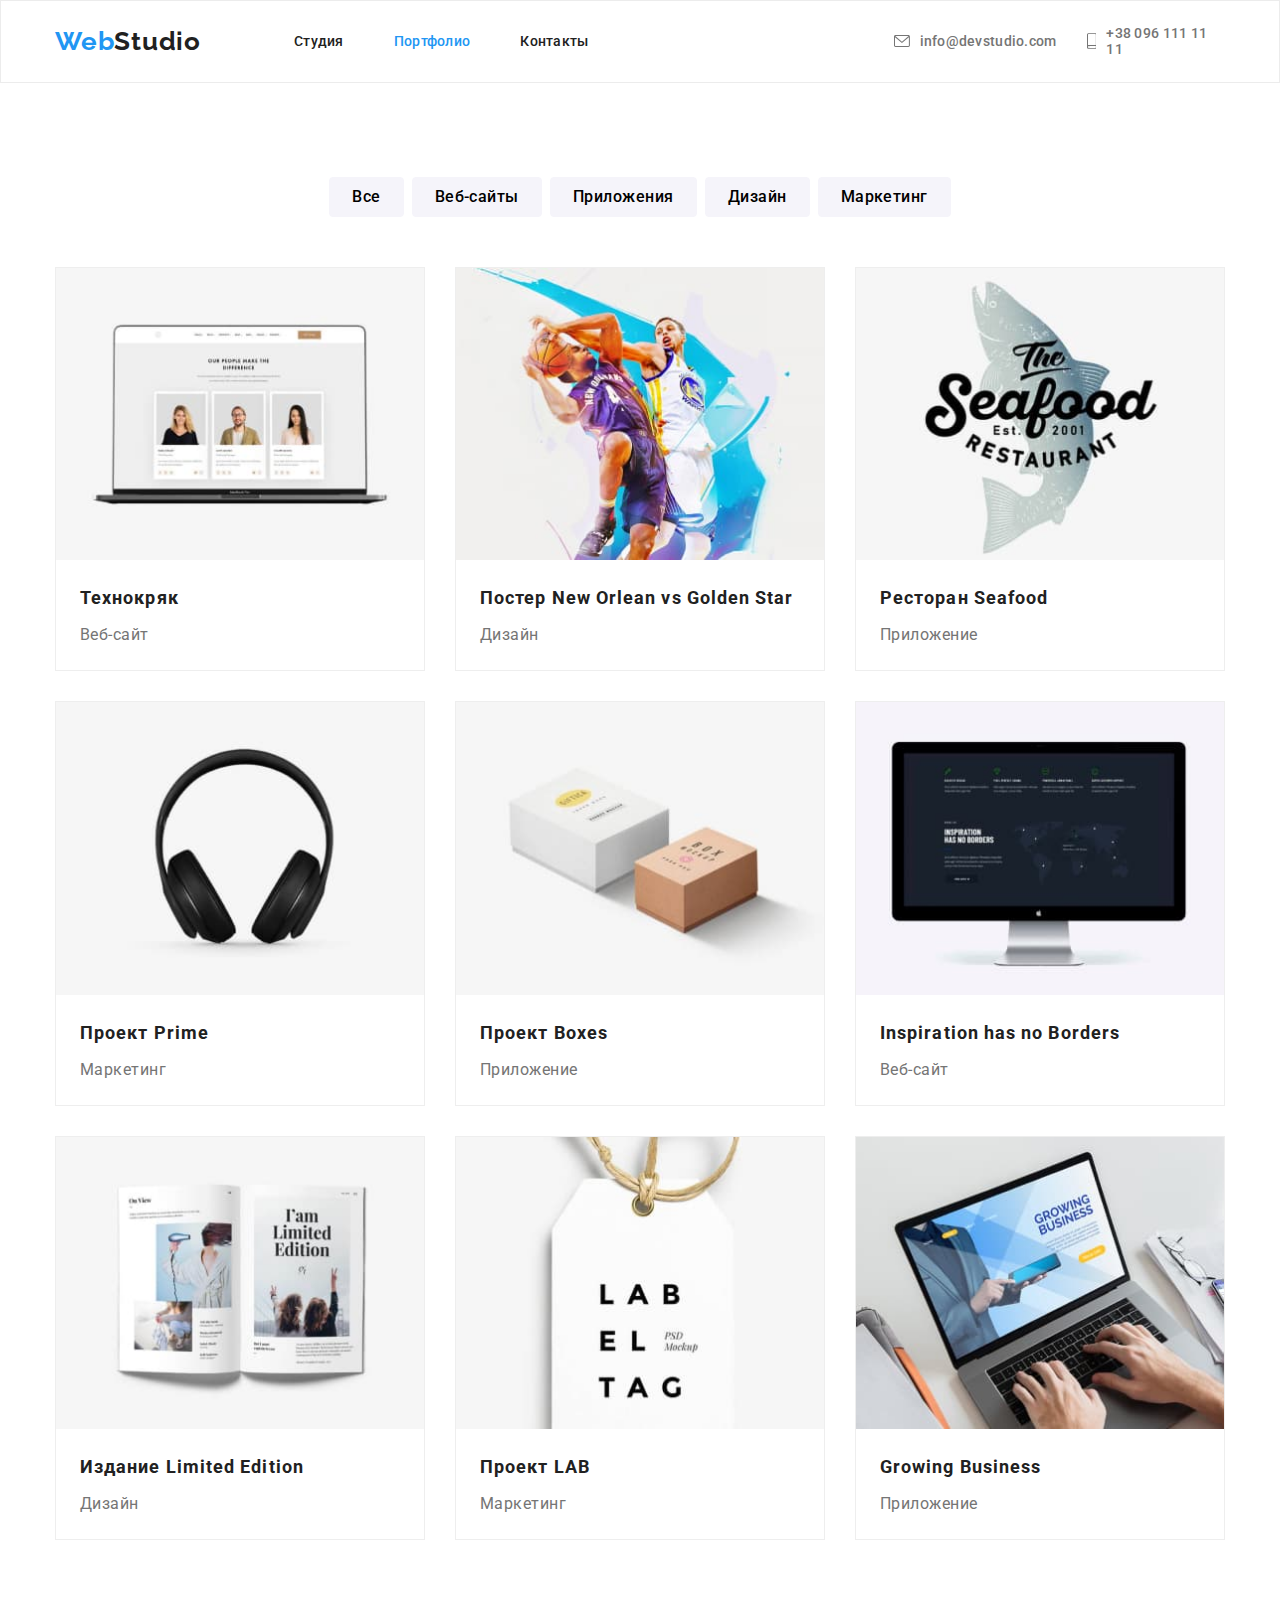
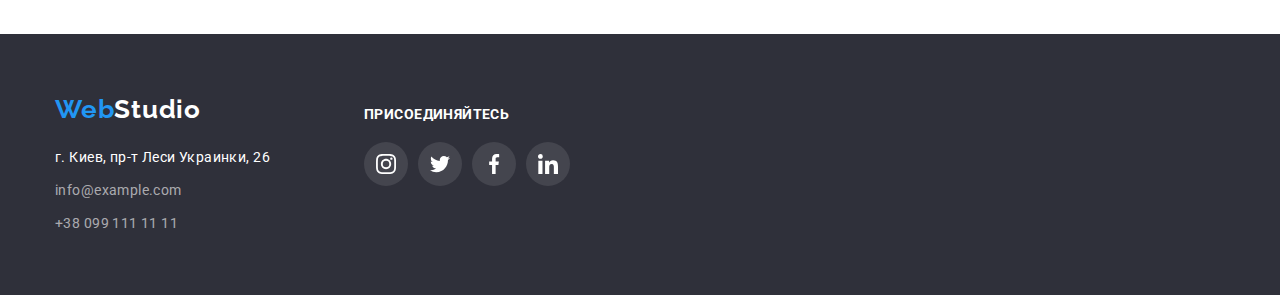
==== portfolio.html @ b5196a24 "hw05-v0" ====
<!DOCTYPE html>
<html lang="en">
  <head>
    <meta charset="UTF-8">
    <meta http-equiv="X-UA-Compatible" content="IE=edge">
    <meta name="viewport" content="width=device-width, initial-scale=1.0">
    <title>Портфолио</title>
    <link rel="stylesheet" href="css/modern-normalize.css">
    <!-- <link rel="stylesheet" href="https://cdnjs.cloudflare.com/ajax/libs/modern-normalize/1.0.0/modern-normalize.min.css"
        integrity="sha512-ISS7cAi1PEhQ8jnbJpJZMd29NlhNj4AWYyLOSp2CE/CsHxTCu+r+t0D2yoJudVrd0/8fTVPUVDzY5Tvli75u/g=="
        crossorigin="anonymous" /> -->
    <link rel="preconnect" href="https://fonts.gstatic.com">
    <link
        href="https://fonts.googleapis.com/css2?family=Oleo+Script&family=Raleway:wght@700&family=Roboto:wght@400;500;700;900&display=swap"
        rel="stylesheet">
    <link rel="stylesheet" href="./css/styles.css">
  </head>   
  <body>
    <header class="head-section"> 
      <div class="container header-section">  
      <nav class="header-nav-list">
        <a href="./index.html" class="logo"><span class="logo-accent">Web</span>Studio</a>
        <ul class="header-menu-list">
          <li><a href="./index.html" class="link">Студия</a></li>
          <li><a href="./portfolio.html" class="link current">Портфолио</a></li>
          <li><a href="#" class="link">Контакты</a></li>
        </ul>  
      </nav> 
      <ul class="header-contacts-list">   
        <li class="first-link">
          <a href="mailto:info@devstudio.com" class="head-contacts link">
            <svg class="head-contacts-icon" width="16px" height="12px">
              <use href="./images/icons.svg#mail"></use>
            </svg>
            <p>info@devstudio.com</p>
        </a>
        </li>
        <li>
          <a href="tel:+380961111111" class="head-contacts link">
            <svg class="head-contacts-icon" width="10px" height="16px">
              <use href="./images/icons.svg#smartphone"></use>
            </svg>
            <p>+38 096 111 11 11</p>
        </a> 
        </li>
      </ul>
      </div>
    </header>
    <main>
      <section class="project-section">
        <div class="container">
        <ul class="project-filter-ul">
          <li><button class="project-filter-button">Все</button></li>
          <li><button class="project-filter-button">Веб-сайты</button></li>
          <li><button class="project-filter-button">Приложения</button></li>
          <li><button class="project-filter-button">Дизайн</button></li>
          <li><button class="project-filter-button">Маркетинг</button></li>
        </ul>
        <ul class="project-ul">
          <li class="project-ul-li">
            <a href="#" class="project-card">
              <div class="project-card-img">
                <img src="./images/portfolio_1.jpg" alt="technokriak-website">
              </div>
              <div class="project-content">
                <h3 class="project-name">Технокряк</h3>
                <p class="project-type">Веб-сайт</p>
              </div>
            </a>
          </li>
          <li class="project-ul-li">
            <a href="#" class="project-card">
              <div class="project-card-img">
                <img src="./images/portfolio_2.jpg" alt="new-jrlean-vs-golden-star-poster-design">
              </div>
              <div class="project-content">
                <h3 class="project-name">Постер New Orlean vs Golden Star</h3>
                <p class="project-type">Дизайн</p>
              </div>
            </a>  
          </li>
          <li class="project-ul-li">
            <a href="#" class="project-card">
              <div class="project-card-img">
                <img src="./images/portfolio_3.jpg" alt="seafood-restaurant-app">
              </div>
              <div class="project-content">
                <h3 class="project-name">Ресторан Seafood</h3>
                <p class="project-type">Приложение</p>
              </div>
            </a>
          </li>
          <li class="project-ul-li">
            <a href="#" class="project-card">
              <div class="project-card-img">
                <img src="./images/portfolio_4.jpg" alt="prime-project-marketing">
              </div>
              <div class="project-content">
                <h3 class="project-name">Проект Prime</h3>
                <p class="project-type">Маркетинг</p>
              </div>
            </a>
          </li>
          <li class="project-ul-li">
            <a href="#" class="project-card">
              <div class="project-card-img">
                <img src="./images/portfolio_5.jpg" alt="boxes-project-app">
              </div>
              <div class="project-content">
                <h3 class="project-name">Проект Boxes</h3>
                <p class="project-type">Приложение</p>
              </div>
            </a>
          </li>
          <li class="project-ul-li">
            <a href="#" class="project-card">
              <div class="project-card-img">
                <img src="./images/portfolio_6.jpg" alt="inspiration-has-no-borders-website">
              </div>
              <div class="project-content">
                <h3 class="project-name">Inspiration has no Borders</h3>
                <p class="project-type">Веб-сайт</p>
              </div>
            </a>
          </li>
          <li class="project-ul-li">
            <a href="#" class="project-card">
              <div class="project-card-img">
                <img src="./images/portfolio_7.jpg" alt="limited-edition-design">
              </div>
              <div class="project-content">
                <h3 class="project-name">Издание Limited Edition</h3>
                <p class="project-type">Дизайн</p>
              </div>
            </a>
          </li>
          <li class="project-ul-li">
            <a href="#" class="project-card">
              <div class="project-card-img">
                <img src="./images/portfolio_8.jpg" alt="lab-project-marketing">
              </div>
              <div class="project-content">
                <h3 class="project-name">Проект LAB</h3>
                <p class="project-type">Маркетинг</p>
              </div>
            </a>
          </li>
          <li class="project-ul-li">
            <a href="#" class="project-card">
              <div class="project-card-img">
                <img src="./images/portfolio_9.jpg" alt="growing-business-app">
              </div>
              <div class="project-content">
                <h3 class="project-name">Growing Business</h3>
                <p class="project-type">Приложение</p>
              </div>
            </a>
          </li>
        </ul> 
        </div>
      </section>
    </main>
    <footer class="footer-section">
      <div class="container footer">
        <ul>
          <li class="footer-address-block">
            <a href="./index.html" class="logo footer-logo"><span class="logo-accent">Web</span>Studio</a>
            <address>
              <p>г. Киев, пр-т Леси Украинки, 26</p>
              <ul class="footer-contacts-list">
                <li><a href="mailto:info@example.com" class="footer-contacts">info@example.com</a></li>
                <li><a href="tel:+380991111111" class="footer-contacts">+38 099 111 11 11</a></li>
              </ul>
            </address>
          </li>   
          <li class="footer-social-links-block">        
              <p>Присоединяйтесь</p>
              <ul class="social-link">
                <li class="footer-social-link-li">
                  <a href="#" class="social-link-a">
                    <svg class="social-link-icon" width="20px" height="20px">
                      <use href="./images/icons.svg#instagram"></use>
                    </svg>
                  </a>
                </li>
                <li class="footer-social-link-li">
                  <a href="#" class="social-link-a">
                    <svg class="social-link-icon" width="20px" height="20px">
                      <use href="./images/icons.svg#twitter"></use>
                    </svg>
                  </a>
                </li>
                <li class="footer-social-link-li">
                  <a href="#" class="social-link-a">
                    <svg class="social-link-icon" width="20px" height="20px">
                      <use href="./images/icons.svg#facebook"></use>
                    </svg>
                  </a>
                </li>
                <li class="footer-social-link-li">
                  <a href="#" class="social-link-a">
                    <svg class="social-link-icon" width="20px" height="20px">
                      <use href="./images/icons.svg#linkedin"></use>
                    </svg>
                  </a>
                </li>
              </ul>        
          </li>  
        </ul>
      </div>
    </footer>
  </body>
</html>
---- css/styles.css ----
:root {
  --text-main-dark: #212121;
  --main-light: #FFFFFF;
  --text-sub: #757575;
  --text-accent: #2196F3;
  --text-accent-transparent: rgba(255, 255, 255, 0.6);
  --background-dark: #2F303A;
  --background-light: #F5F4FA;
  --header-border: #ECECEC;
  --project-border: #EEEEEE;
  --card-set-gap: 30px;
  --icon: #AFB1B8;
  --footer-social-links: rgba(255, 255, 255, 0.1);
} 

*{margin: 0; padding: 0; box-sizing: border-box}

body {
  font-family: 'Roboto', sans-serif;
  color: var(--text-main-dark);
  font-style: normal;
  font-weight: 400;
  font-size: 14px;
  padding-left: 0px;
}

address p {
  margin: 20px 0 0 0;
}

.container {
  width: 1200px;
  padding: 0 15px;
  margin: 0 auto;
  border-width: 1px;
}

.container :focus{
  outline: none;
}

/*********** HEADER ************/

.head-section {
  background-color: var(--main-light); 
  color: var(--text-main-dark);  
  display: flex;
  padding: 24px 0 25px;
  border: 1px solid var(--header-border);
}

.header-section, 
.header-nav-list, 
.header-menu-list, 
.header-contacts-list {
  display: flex;
  list-style-type: none;
  align-items: center;
}


.container.header-section {
  justify-content: space-between;
  align-items: center;
}

.logo {
  font-family: 'Raleway', sans-serif;
  font-weight: 700;
  font-size: 26px;
  line-height: 31px;
  letter-spacing: 0.03em;
  outline: none;
  color: var(--text-main-dark);
  margin-right: 93px;
}

.logo-accent {
  color: var(--text-accent);
}

.link {
  font-weight: 500;
  line-height: 16px;
  letter-spacing: 0.02em;
  outline: none; 
  color: var(--text-main-dark);
}

.link:visited {
  color: var(--text-main-dark);
}

.link:hover {
  color: var(--text-accent);
}

.link:focus {
  color: var(--text-accent);
}

.link.current {
  color: var(--text-accent);
}

.header-menu-list :not(:last-child) {
  margin-right: 50px;
}

.first-link {
  margin-left: 305px;
  margin-right: 30px;
}

.head-contacts.link {
  display: flex;
  align-items: center;
  justify-content: center;
}

.head-contacts-icon {
  margin-right: 10px;
}

.head-contacts{
  color: var(--text-sub);
  font-weight: 500;
  line-height: 16px;
  letter-spacing: 0.02em;
  outline: none;
}

.head-contacts-icon {
  fill: currentColor;
}

.head-contacts:visited {
  color: var(--text-sub);
}

.head-contacts:hover {
  color: var(--text-accent);
}

.head-contacts:focus {
  color: var(--text-accent);
}  


/*********** FOOTER ************/

.footer-section {
  background-color: var(--background-dark);
  color: var(--main-light);
  line-height: 24px;
  letter-spacing: 0.03em;
  display: flex;
  padding: 60px 0;
}

.footer-logo {
  color: var(--main-light);
}

.container.footer {
  align-items: center;
}

.footer-address-block {
  margin-right: 70px;
}

.footer-social-links-block p {
  font-weight: 700;
  line-height: 16px;
  letter-spacing: 0.03em;
  text-transform: uppercase;
  margin: 12px 0 20px 0;
}

.footer-social-link-li {
  
  fill: var(--main-light);
  background-color: var(--footer-social-links);
  border-radius: 50%;
  outline: none;
}

.footer-social-link-li :visited {
  fill: var(--main-light);
  background-color: var(--footer-social-links);
}

.footer-social-link-li :hover, 
.footer-social-link-li :focus{
  background-color: var(--text-accent);
  border-radius: 50%;
  outline: none;
}

.footer-social-link-li .social-link-a :visited {
  fill: var(--main-light);
}

.container.footer ul {
  display: flex;
}

.footer-contacts-list {
  margin: 0;
  display: flex;
  flex-direction: column;
}

.footer-contacts-list li {
  margin-top: 9px;
}

.footer-contacts {
  color: var(--text-accent-transparent);
  outline: none;
  line-height: 24px;
  letter-spacing: 0.03em;
}

.footer-contacts:visited {
  color: var(--text-accent-transparent);
}

.footer-contacts:hover {
  color: var(--text-accent);
}

.footer-contacts:focus {
  color: var(--text-accent);
}

/********************* MAIN (index.html)*************************/

/********** MAIN - TITLE ***********/

.title-section {
  background-color: var(--background-dark);
  text-align: center;
  padding: 200px 0;

  /*************Overlay HERO**********************/
  max-width: 1600px;
  height: 600px;
  margin: 0 auto;
  background-image: linear-gradient(to right,rgba(47, 48, 58, 0.4),rgba(47, 48, 58, 0.4)), url("../images/hero-background.jpg");
  background-repeat: no-repeat;
  background-position: center;
  background-size: cover;
}

.title {
  color: var(--main-light);
  font-weight: 900;
  font-size: 44px;
  line-height: 60px;
  letter-spacing: 0.06em;
  text-transform: uppercase;
}

.title-button {
  background-color: var(--text-accent);
  font-weight: 700;
  font-size: 16px;
  line-height: 30px;
  letter-spacing: 0.06em;
  color: var(--main-light);
  outline-color: var(--text-accent);
  padding: 10px 32px;
  margin-top: 30px;
  border: 1px solid var(--text-accent);
  border-radius: 4px;
  box-shadow: 0px 4px 4px rgba(0, 0, 0, 0.15);
}

/************ MAIN - FEATURES ************/

.decision-section {
  padding: 94px 0;
}

.decision-list {
  display: flex;
  align-items: center;
}

/* .container.decision :not(:last-child) {
  margin-right: 30px;
} */

.decision-list-item {
  margin-right: 30px;
}

.decision-section-card {
  margin: 0;
}

.decision-card-content {
  margin: 0;
}

.decision-icon-div{
  display: flex;
  width: 270px;
  height: 120px;
  justify-content: center;
  align-items: center;
  margin: 0 0 30px 0;
  background-color: var(--background-light);
  fill: text-main-dark;
}

.decision-item {
  font-weight: 700;
  font-size: 14px;
  line-height: 16px;
  letter-spacing: 0.03em;
  text-transform: uppercase;
  margin: 0 0 10px 0;
}

.decision-item-text {
  display: block;
  width: 270px;
  color: var(--text-sub);
  line-height: 24px;
  letter-spacing: 0.03em;
  margin: 0;
  text-transform: none;
}

/************ MAIN - SIBTITLES ***********/

.subtitle {
  font-weight: 700;
  font-size: 36px;
  line-height: 42px;
  text-align: center; 
  letter-spacing: 0.03em;
  margin: 0 0 50px 0;
}

.we-do-section {
  padding: 0 0 94px 0;
}

.we-do-ul {
  display: flex;
}

.we-do-ul :not(:first-child) {
  margin-left: 30px;
}

.we-do-ul li {
  width: 370px;
}

/************* MAIN - OUR TEAM ************/

.team-section {
  background-color: var(--background-light);
  padding: 94px 0;
}

.team-section-ul {
  display: flex;
  align-items: center;
}

.team-section-ul :last-child {
  margin-right: 0px;
}

.team-section-li {
  margin: 0 30px 0 0;
  background-color: var(--main-light); 
  box-shadow: 0px 1px 3px rgba(0, 0, 0, 0.12), 0px 1px 1px rgba(0, 0, 0, 0.14), 0px 2px 1px rgba(0, 0, 0, 0.2);
  border-radius: 0px 0px 4px 4px;
}

.team-section-card-img {
  width: 270px;
}

.team-section-card-content {
  display: flex;
  flex-direction: column;
  align-items: center;
  font-size: 16px;
  line-height: 19px;
  letter-spacing: 0.03em;
  padding: 30px 0;
}

.team-section-name {
  font-weight: 500;
  margin-bottom: 10px;    
}

.team-section-position {
  color: var(--text-sub); 
  font-size: 16px;
  line-height: 19px;
  text-align: center;
  letter-spacing: 0.03em;
  margin-bottom: 16px;
}

.social-link {
  display: flex;
  padding: 0;
}

.social-link :not(:first-child) {
  margin-left: 10px;
}

.social-link-li {
  color: var(--icon); 
}

.social-link-li :visited {
  color: var(--icon); 
} 

.social-link-li :hover, 
.social-link-li :focus {
  border-radius: 50%;
  fill: var(--main-light);
  background-color: var(--text-accent);
  outline: none;
}

.social-link-a {
  display: flex;
  justify-content: center;
  align-items: center;
  width: 44px;
  height: 44px;
  fill: currentColor;
  color: currentColor;
  border-radius: 0%;
}

.social-link-a :hover, 
.social-link-a :focus {
  border-radius: 0%;
}

.clients-section {
  padding: 94px 0;
}

.clients-ul {
  display: flex;
}

.clients-ul :not(:first-child) {
  margin-left: 30px;
}

.clients-ul :hover {
  fill: var(--text-accent);
  border-color: var(--text-accent); 
}

.clients-ul :focus  {
  fill: var(--text-accent);
  border-color: var(--text-accent); 
  outline: none;
}

.clients-li {
  color: var(--icon);
  fill: var(--icon);
}

.clients-a {
  display: flex;
  align-items: center;
  justify-content: center;
  width: 170px;
  height: 90px;
  fill: currentColor;
  color: currentColor;
  border: 1px solid currentColor;
  box-sizing: border-box;
  border-radius: 4px;
  cursor: pointer;
}

.clients-a :visited {
  fill: currentColor; 
  color: currentColor;
}


/**********  PORTFOLIO  *************/

.project-section {
  padding: 94px 0;
}

.project-filter-ul {
  display: flex;
  justify-content: center;
  text-align: center;
  margin: 0 0 50px 0;
}

.project-filter-ul :not(:last-child){
  margin-right: 8px;
}

.project-filter-button {
  font-weight: 500;
  font-size: 16px;
  line-height: 26px;
  text-align: center; 
  letter-spacing: 0.03em;
  background-color: var(--background-light);
  padding: 6px 22px;  
  border: 1px solid var(--background-light);
  border-radius: 4px;
}

.project-filter-button:focus {
  color: var(--main-light);
  background-color: var(--text-accent);
  outline: none;
  box-shadow: 0px 3px 1px rgba(0, 0, 0, 0.1), 0px 1px 2px rgba(0, 0, 0, 0.08), 0px 2px 2px rgba(0, 0, 0, 0.12);
  border: 1px solid var(--text-accent);
}

.project-filter-button:hover {
  color: var(--main-light);
  background-color: var(--text-accent);
  outline: none;
  box-shadow: 0px 3px 1px rgba(0, 0, 0, 0.1), 0px 1px 2px rgba(0, 0, 0, 0.08), 0px 2px 2px rgba(0, 0, 0, 0.12);
  border: 1px solid var(--text-accent);
}

.project-ul {
  display: flex;
  flex-wrap: wrap;
  margin-top: calc(-1 * var(--card-set-gap));
  margin-right: calc(-1 * var(--card-set-gap));
}

.project-ul-li {
  flex-basis: calc(100% / 3 - var(--card-set-gap));
  margin-top: var(--card-set-gap);
  margin-right: var(--card-set-gap);
  border: 1px solid var(--project-border);
}

.project-ul :hover {
  box-shadow: 0px 1px 1px rgba(0, 0, 0, 0.12), 0px 4px 4px rgba(0, 0, 0, 0.06), 1px 4px 6px rgba(0, 0, 0, 0.16);
}

.project-ul :focus {
  box-shadow: 0px 1px 1px rgba(0, 0, 0, 0.12), 0px 4px 4px rgba(0, 0, 0, 0.06), 1px 4px 6px rgba(0, 0, 0, 0.16);
}

.project-ul-li :hover {
  box-shadow: none;
}

.project-ul-li :focus {
  border: none; 
  outline: none;
}

.project-card {
  display: block;
  color: currentColor;
}

.project-content {
  padding: 20px 24px;
}

.project-name {
  font-weight: 700;
  font-size: 18px;
  line-height: 36px; 
  letter-spacing: 0.06em;
  margin-bottom: 4px;
}

.project-type {
  font-size: 16px;
  line-height: 30px;
  letter-spacing: 0.03em;
  color: var(--text-sub);
}
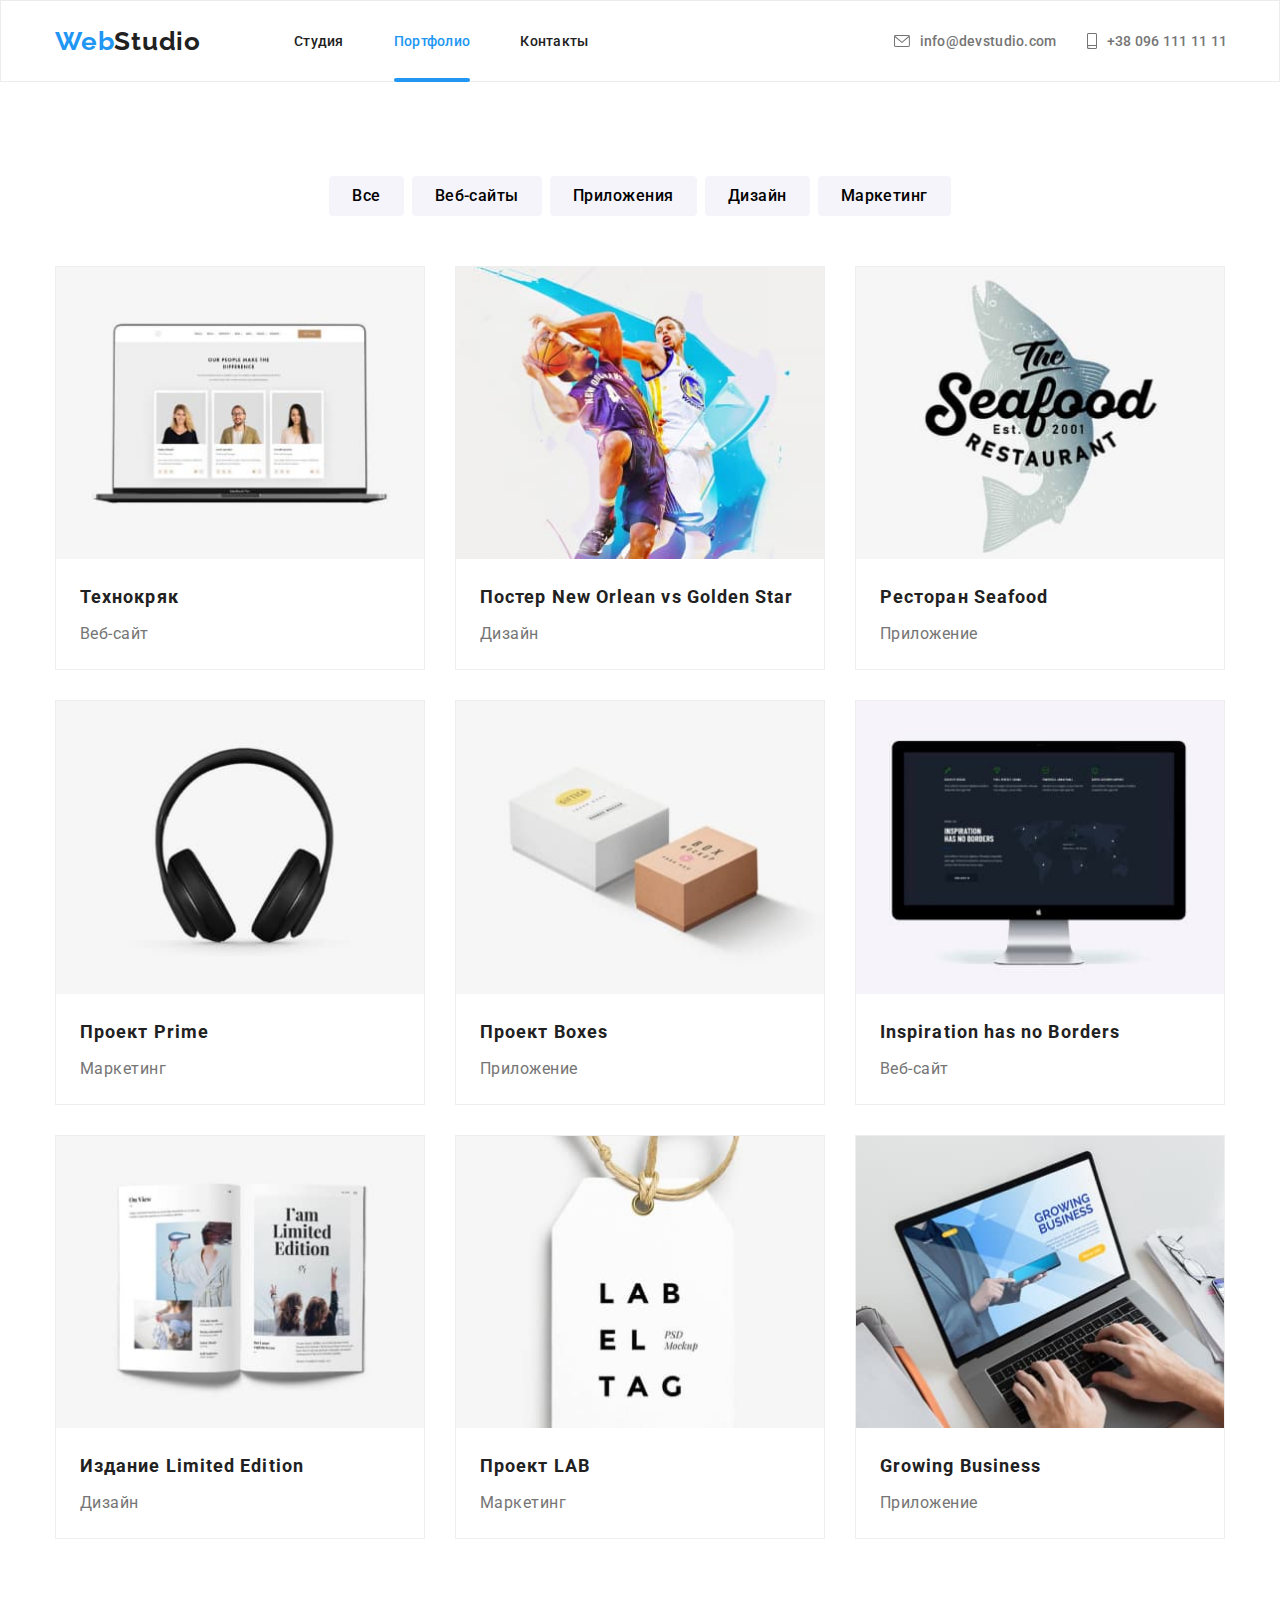
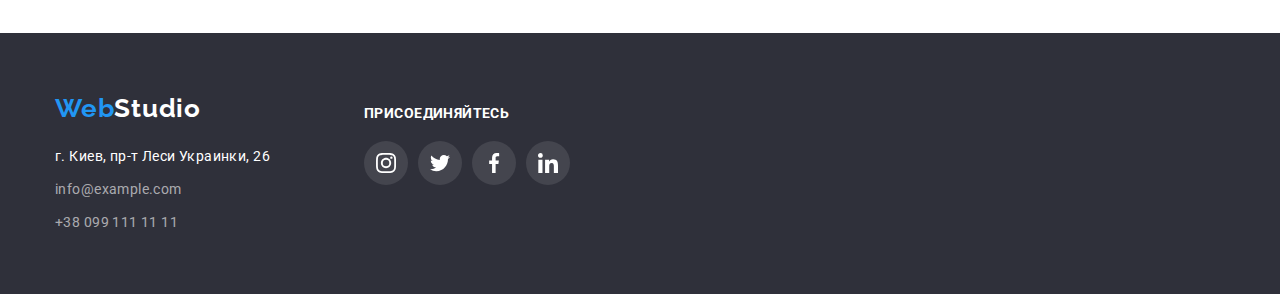
==== commit e1560c8b: "he05-v1" ====
--- a/portfolio.html
+++ b/portfolio.html
@@ -16,14 +16,14 @@
     <link rel="stylesheet" href="./css/styles.css">
   </head>   
   <body>
-    <header class="head-section"> 
+    <header class="head-section portfolio"> 
       <div class="container header-section">  
       <nav class="header-nav-list">
         <a href="./index.html" class="logo"><span class="logo-accent">Web</span>Studio</a>
         <ul class="header-menu-list">
-          <li><a href="./index.html" class="link">Студия</a></li>
-          <li><a href="./portfolio.html" class="link current">Портфолио</a></li>
-          <li><a href="#" class="link">Контакты</a></li>
+          <li class="header-menu-item"><a href="./index.html" class="link">Студия</a></li>
+          <li class="header-menu-item"><a href="./portfolio.html" class="link current">Портфолио</a></li>
+          <li class="header-menu-item"><a href="#" class="link">Контакты</a></li>
         </ul>  
       </nav> 
       <ul class="header-contacts-list">   
@@ -61,6 +61,9 @@
             <a href="#" class="project-card">
               <div class="project-card-img">
                 <img src="./images/portfolio_1.jpg" alt="technokriak-website">
+                <div class="project-card-describe-hover">
+                  <p>Технокряк это современная площадка распространения коронавируса. Компании используют эту платформу для цифрового шпионажа и атак на защищённые сервера конкурентов.</p>
+                </div>
               </div>
               <div class="project-content">
                 <h3 class="project-name">Технокряк</h3>
@@ -72,6 +75,9 @@
             <a href="#" class="project-card">
               <div class="project-card-img">
                 <img src="./images/portfolio_2.jpg" alt="new-jrlean-vs-golden-star-poster-design">
+                <div class="project-card-describe-hover">
+                  <p>Lorem ipsum dolor sit amet consectetur adipisicing elit. At fuga omnis cum, repellat ipsa optio suscipit animi nostrum reprehenderit atque?</p>
+                </div>
               </div>
               <div class="project-content">
                 <h3 class="project-name">Постер New Orlean vs Golden Star</h3>
@@ -83,6 +89,9 @@
             <a href="#" class="project-card">
               <div class="project-card-img">
                 <img src="./images/portfolio_3.jpg" alt="seafood-restaurant-app">
+                <div class="project-card-describe-hover">
+                  <p>Lorem ipsum dolor sit amet consectetur adipisicing elit. At fuga omnis cum, repellat ipsa optio suscipit animi nostrum reprehenderit atque?</p>
+                </div>
               </div>
               <div class="project-content">
                 <h3 class="project-name">Ресторан Seafood</h3>
@@ -94,6 +103,9 @@
             <a href="#" class="project-card">
               <div class="project-card-img">
                 <img src="./images/portfolio_4.jpg" alt="prime-project-marketing">
+                <div class="project-card-describe-hover">
+                  <p>Lorem ipsum dolor sit amet consectetur adipisicing elit. At fuga omnis cum, repellat ipsa optio suscipit animi nostrum reprehenderit atque?</p>
+                </div>
               </div>
               <div class="project-content">
                 <h3 class="project-name">Проект Prime</h3>
@@ -105,6 +117,9 @@
             <a href="#" class="project-card">
               <div class="project-card-img">
                 <img src="./images/portfolio_5.jpg" alt="boxes-project-app">
+                <div class="project-card-describe-hover">
+                  <p>Lorem ipsum dolor sit amet consectetur adipisicing elit. At fuga omnis cum, repellat ipsa optio suscipit animi nostrum reprehenderit atque?</p>
+                </div>
               </div>
               <div class="project-content">
                 <h3 class="project-name">Проект Boxes</h3>
@@ -116,6 +131,9 @@
             <a href="#" class="project-card">
               <div class="project-card-img">
                 <img src="./images/portfolio_6.jpg" alt="inspiration-has-no-borders-website">
+                <div class="project-card-describe-hover">
+                  <p>Lorem ipsum dolor sit amet consectetur adipisicing elit. At fuga omnis cum, repellat ipsa optio suscipit animi nostrum reprehenderit atque?</p>
+                </div>
               </div>
               <div class="project-content">
                 <h3 class="project-name">Inspiration has no Borders</h3>
@@ -127,6 +145,9 @@
             <a href="#" class="project-card">
               <div class="project-card-img">
                 <img src="./images/portfolio_7.jpg" alt="limited-edition-design">
+                <div class="project-card-describe-hover">
+                  <p>Lorem ipsum dolor sit amet consectetur adipisicing elit. At fuga omnis cum, repellat ipsa optio suscipit animi nostrum reprehenderit atque?</p>
+                </div>
               </div>
               <div class="project-content">
                 <h3 class="project-name">Издание Limited Edition</h3>
@@ -138,6 +159,9 @@
             <a href="#" class="project-card">
               <div class="project-card-img">
                 <img src="./images/portfolio_8.jpg" alt="lab-project-marketing">
+                <div class="project-card-describe-hover">
+                  <p>Lorem ipsum dolor sit amet consectetur adipisicing elit. At fuga omnis cum, repellat ipsa optio suscipit animi nostrum reprehenderit atque?</p>
+                </div>
               </div>
               <div class="project-content">
                 <h3 class="project-name">Проект LAB</h3>
@@ -149,6 +173,9 @@
             <a href="#" class="project-card">
               <div class="project-card-img">
                 <img src="./images/portfolio_9.jpg" alt="growing-business-app">
+                <div class="project-card-describe-hover">
+                  <p>Lorem ipsum dolor sit amet consectetur adipisicing elit. At fuga omnis cum, repellat ipsa optio suscipit animi nostrum reprehenderit atque?</p>
+                </div>
               </div>
               <div class="project-content">
                 <h3 class="project-name">Growing Business</h3>
--- a/css/styles.css
+++ b/css/styles.css
@@ -11,6 +11,7 @@
   --card-set-gap: 30px;
   --icon: #AFB1B8;
   --footer-social-links: rgba(255, 255, 255, 0.1);
+  /* --body-padding-top: 80px; */
 } 
 
 *{margin: 0; padding: 0; box-sizing: border-box}
@@ -21,6 +22,7 @@
   font-style: normal;
   font-weight: 400;
   font-size: 14px;
+  /* padding-top: var(--body-padding-top); */
   padding-left: 0px;
 }
 
@@ -42,12 +44,23 @@
 /*********** HEADER ************/
 
 .head-section {
+  /* position: fixed;
+  top: 0;
+  left: 0;
+  width: 100%;*/
+  position: sticky;
+  top: -1px;
+  z-index: 2; 
   background-color: var(--main-light); 
   color: var(--text-main-dark);  
   display: flex;
-  padding: 24px 0 25px;
+  padding: 0;
   border: 1px solid var(--header-border);
 }
+
+/* .head-section.portfolio{
+  border: 1px solid var(--header-border);
+} */
 
 .header-section, 
 .header-nav-list, 
@@ -80,6 +93,8 @@
 }
 
 .link {
+  display: block;
+  padding: 32px 0;
   font-weight: 500;
   line-height: 16px;
   letter-spacing: 0.02em;
@@ -93,15 +108,34 @@
 
 .link:hover {
   color: var(--text-accent);
+  transition: color 250ms cubic-bezier(0.4, 0, 0.2, 1);
 }
 
 .link:focus {
   color: var(--text-accent);
+  transition: color 250ms cubic-bezier(0.4, 0, 0.2, 1);
 }
 
 .link.current {
+  position: relative;
   color: var(--text-accent);
 }
+
+
+.header-menu-item {
+  position: relative;
+}
+
+.header-menu-item .link.current::after {
+  position: absolute; 
+  left: 0;
+  bottom: -1px;
+  content: '';
+  width: 100%;
+  height: 4px;
+  background-color: var(--text-accent);
+  border-radius: 2px;
+} 
 
 .header-menu-list :not(:last-child) {
   margin-right: 50px;
@@ -130,6 +164,10 @@
   outline: none;
 }
 
+.head-contacts.link {
+  white-space: nowrap;
+}
+
 .head-contacts-icon {
   fill: currentColor;
 }
@@ -140,10 +178,12 @@
 
 .head-contacts:hover {
   color: var(--text-accent);
+  transition: color 250ms cubic-bezier(0.4, 0, 0.2, 1);
 }
 
 .head-contacts:focus {
   color: var(--text-accent);
+  transition: color 250ms cubic-bezier(0.4, 0, 0.2, 1);
 }  
 
 
@@ -179,7 +219,6 @@
 }
 
 .footer-social-link-li {
-  
   fill: var(--main-light);
   background-color: var(--footer-social-links);
   border-radius: 50%;
@@ -196,6 +235,7 @@
   background-color: var(--text-accent);
   border-radius: 50%;
   outline: none;
+  transition: background-color 250ms cubic-bezier(0.4, 0, 0.2, 1);
 }
 
 .footer-social-link-li .social-link-a :visited {
@@ -229,10 +269,12 @@
 
 .footer-contacts:hover {
   color: var(--text-accent);
+  transition: color 250ms cubic-bezier(0.4, 0, 0.2, 1);
 }
 
 .footer-contacts:focus {
   color: var(--text-accent);
+  transition: color 250ms cubic-bezier(0.4, 0, 0.2, 1);
 }
 
 /********************* MAIN (index.html)*************************/
@@ -347,19 +389,39 @@
 }
 
 .we-do-section {
-  padding: 0 0 94px 0;
+  padding-bottom: 94px;
 }
 
 .we-do-ul {
   display: flex;
 }
 
-.we-do-ul :not(:first-child) {
-  margin-left: 30px;
-}
-
-.we-do-ul li {
-  width: 370px;
+.we-do-ul :last-child {
+  margin-right: 0;
+} 
+
+.we-do-ul-li {
+  margin-right: 30px;
+}
+
+.we-do-thumb {
+  position: relative;
+  width: 370px; 
+}
+
+.we-do-thumb-paragraph {
+  position: absolute;
+  bottom: 0;
+  text-align: center;
+  width: 100%;
+  padding: 27px 0; 
+  font-weight: bold;
+  font-size: 14px;
+  line-height: 16px;
+  letter-spacing: 0.03em;
+  text-transform: uppercase;
+  color: var(--main-light);
+  background: rgba(47, 48, 58, 0.8);
 }
 
 /************* MAIN - OUR TEAM ************/
@@ -375,7 +437,7 @@
 }
 
 .team-section-ul :last-child {
-  margin-right: 0px;
+  margin-right: 0;
 }
 
 .team-section-li {
@@ -436,6 +498,7 @@
   fill: var(--main-light);
   background-color: var(--text-accent);
   outline: none;
+  transition: background-color 250ms cubic-bezier(0.4, 0, 0.2, 1), fill 250ms cubic-bezier(0.4, 0, 0.2, 1);
 }
 
 .social-link-a {
@@ -469,12 +532,14 @@
 .clients-ul :hover {
   fill: var(--text-accent);
   border-color: var(--text-accent); 
+  transition: border-color 250ms cubic-bezier(0.4, 0, 0.2, 1), fill 250ms cubic-bezier(0.4, 0, 0.2, 1);
 }
 
 .clients-ul :focus  {
   fill: var(--text-accent);
   border-color: var(--text-accent); 
   outline: none;
+  transition: border-color 250ms cubic-bezier(0.4, 0, 0.2, 1), fill 250ms cubic-bezier(0.4, 0, 0.2, 1);
 }
 
 .clients-li {
@@ -501,6 +566,69 @@
   color: currentColor;
 }
 
+/*********** MODAL WINDOW ***********/
+
+.backdrop {
+  position: fixed;
+  top: 0;
+  left: 0;
+  width: 100%;
+  height: 100%;
+  background: rgba(0, 0, 0, 0.2);
+  z-index: 3;
+  opacity: 1;
+  transition: transform 250ms cubic-bezier(0.4, 0, 0.2, 1), opacity 3250ms cubic-bezier(0.4, 0, 0.2, 1) ;
+}
+
+.backdrop.is-hidden {
+  visibility: hidden;
+  opacity: 0;
+  pointer-events: none;  
+}
+
+.backdrop.is-hidden .modal {
+  transform: translate(-50%, -50%) scale(0.1) 
+}
+
+.modal {
+  position: absolute;
+  top: 50%;
+  left: 50%;
+  transform: translate(-50%, -50%) scale(1);
+  width: 528px;
+  height: 581px;
+  /* min-width: 528px; 
+  max-height: 100vh; 
+  width: 100%; */
+  background: var(--main-light);
+  box-shadow: 0px 1px 3px rgba(0, 0, 0, 0.12), 0px 1px 1px rgba(0, 0, 0, 0.14), 0px 2px 1px rgba(0, 0, 0, 0.2);
+  border-radius: 4px;
+  padding: 40px;
+  overflow-y: auto;
+  transition: transform 250ms cubic-bezier(0.4, 0, 0.2, 1);
+  
+}
+
+
+.modal-close-button {
+  position: absolute;
+  top: 14px;
+  right: 14px;
+  padding: 6px;
+  display: flex;
+  justify-content: center;
+  align-items: center;
+  border-radius: 50%;
+  border: 1px solid rgba(0, 0, 0, 0.1);
+  fill: #000000;
+  outline: none;
+}
+
+/* .modal-close-button :hover, .modal-close-button :focus {
+  fill: var(--text-accent);
+  border-color: var(--text-accent);
+} */
+
 
 /**********  PORTFOLIO  *************/
 
@@ -537,6 +665,7 @@
   outline: none;
   box-shadow: 0px 3px 1px rgba(0, 0, 0, 0.1), 0px 1px 2px rgba(0, 0, 0, 0.08), 0px 2px 2px rgba(0, 0, 0, 0.12);
   border: 1px solid var(--text-accent);
+  transition: color 250ms cubic-bezier(0.4, 0, 0.2, 1);
 }
 
 .project-filter-button:hover {
@@ -545,6 +674,7 @@
   outline: none;
   box-shadow: 0px 3px 1px rgba(0, 0, 0, 0.1), 0px 1px 2px rgba(0, 0, 0, 0.08), 0px 2px 2px rgba(0, 0, 0, 0.12);
   border: 1px solid var(--text-accent);
+  transition: color 250ms cubic-bezier(0.4, 0, 0.2, 1);
 }
 
 .project-ul {
@@ -581,6 +711,36 @@
 .project-card {
   display: block;
   color: currentColor;
+}
+
+.project-card-img {
+  position: relative;
+  overflow: hidden;
+}
+
+.project-card-describe-hover {
+  position: absolute;
+  padding: 62px 23px;
+  overflow: auto;
+  width: 100%;
+  height: 100%;
+  top: 0;
+  left: 0;
+  background: rgba(33, 150, 243, 0.9);
+  font-size: 18px;
+  line-height: 28px;
+  letter-spacing: 0.03em;
+  color: var(--main-light);
+  outline: none;
+  opacity: 0;
+  transform: translatey(100%);
+  transition: transform 250ms cubic-bezier(0.4, 0, 0.2, 1);
+}
+
+/* project-card-describe-hover */
+.project-ul-li :hover .project-card-describe-hover {
+  opacity: 1;
+  transform: translatey(0);
 }
 
 .project-content {
